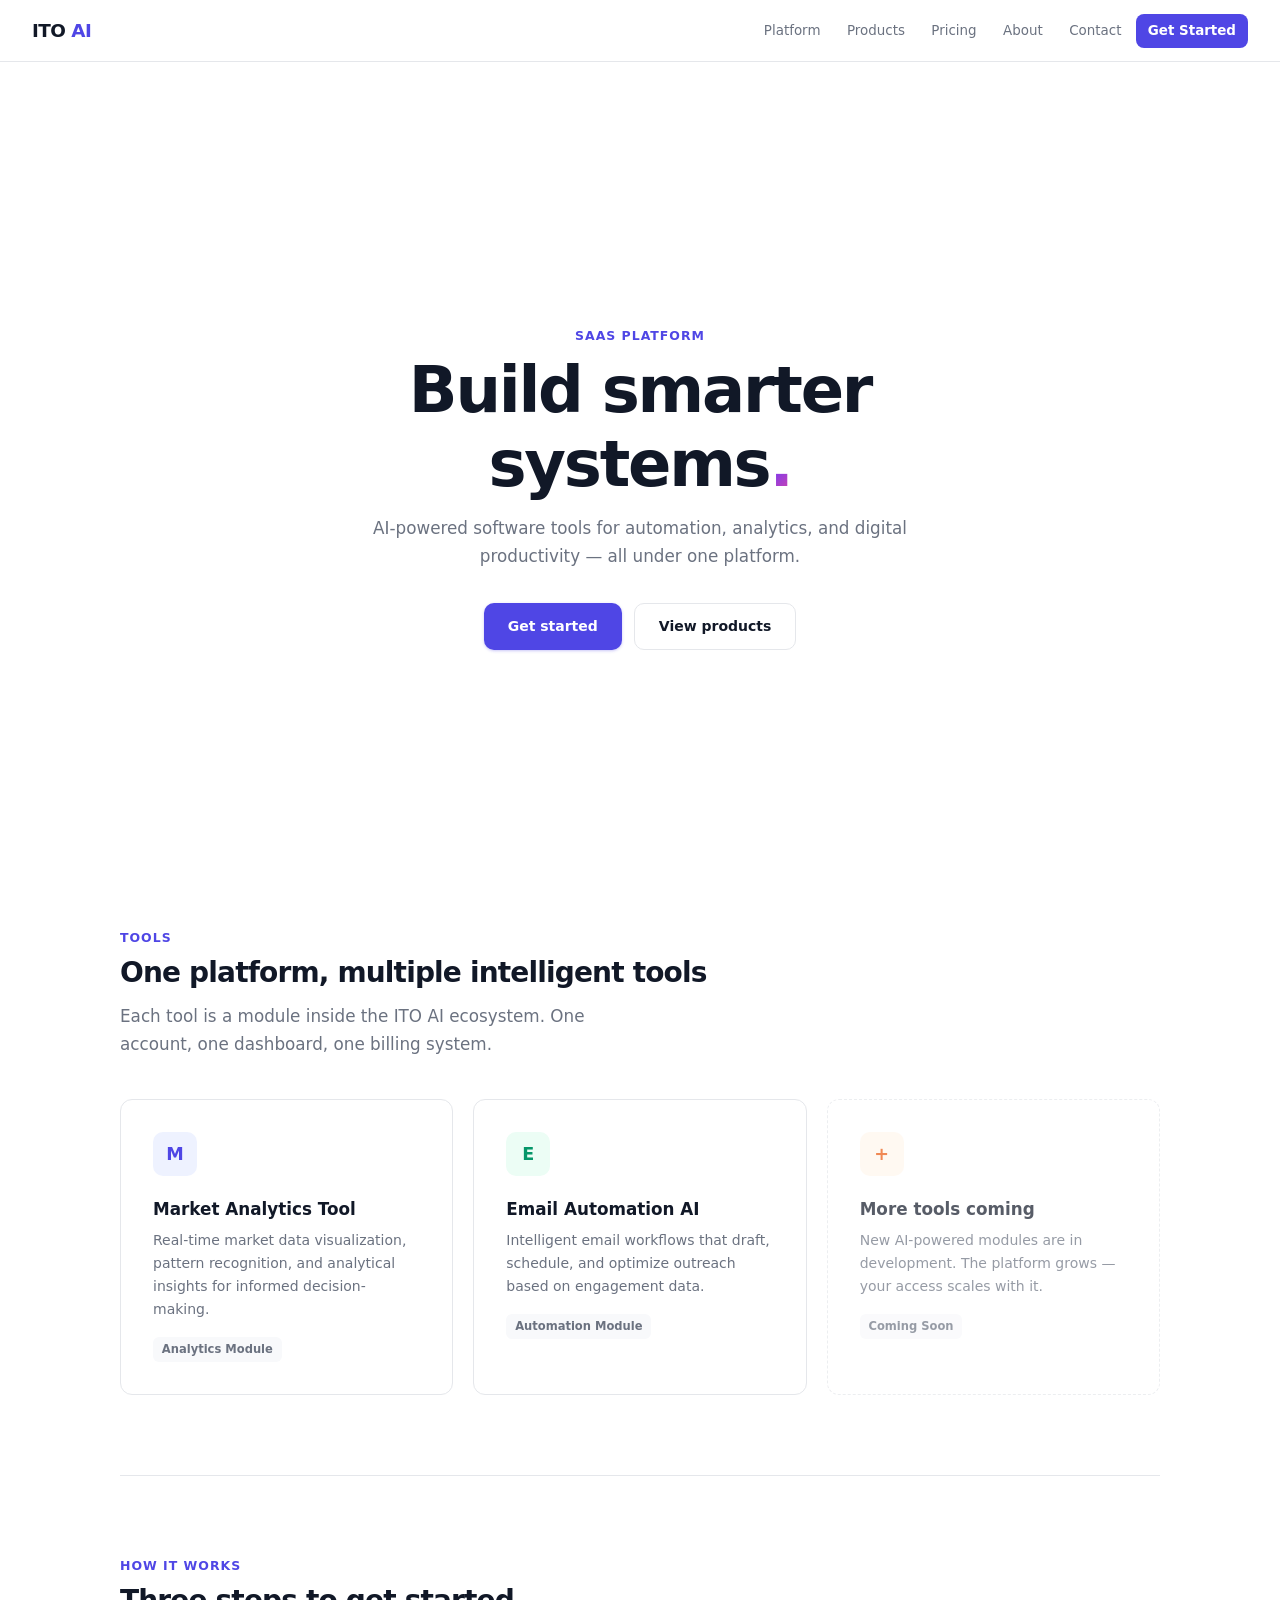
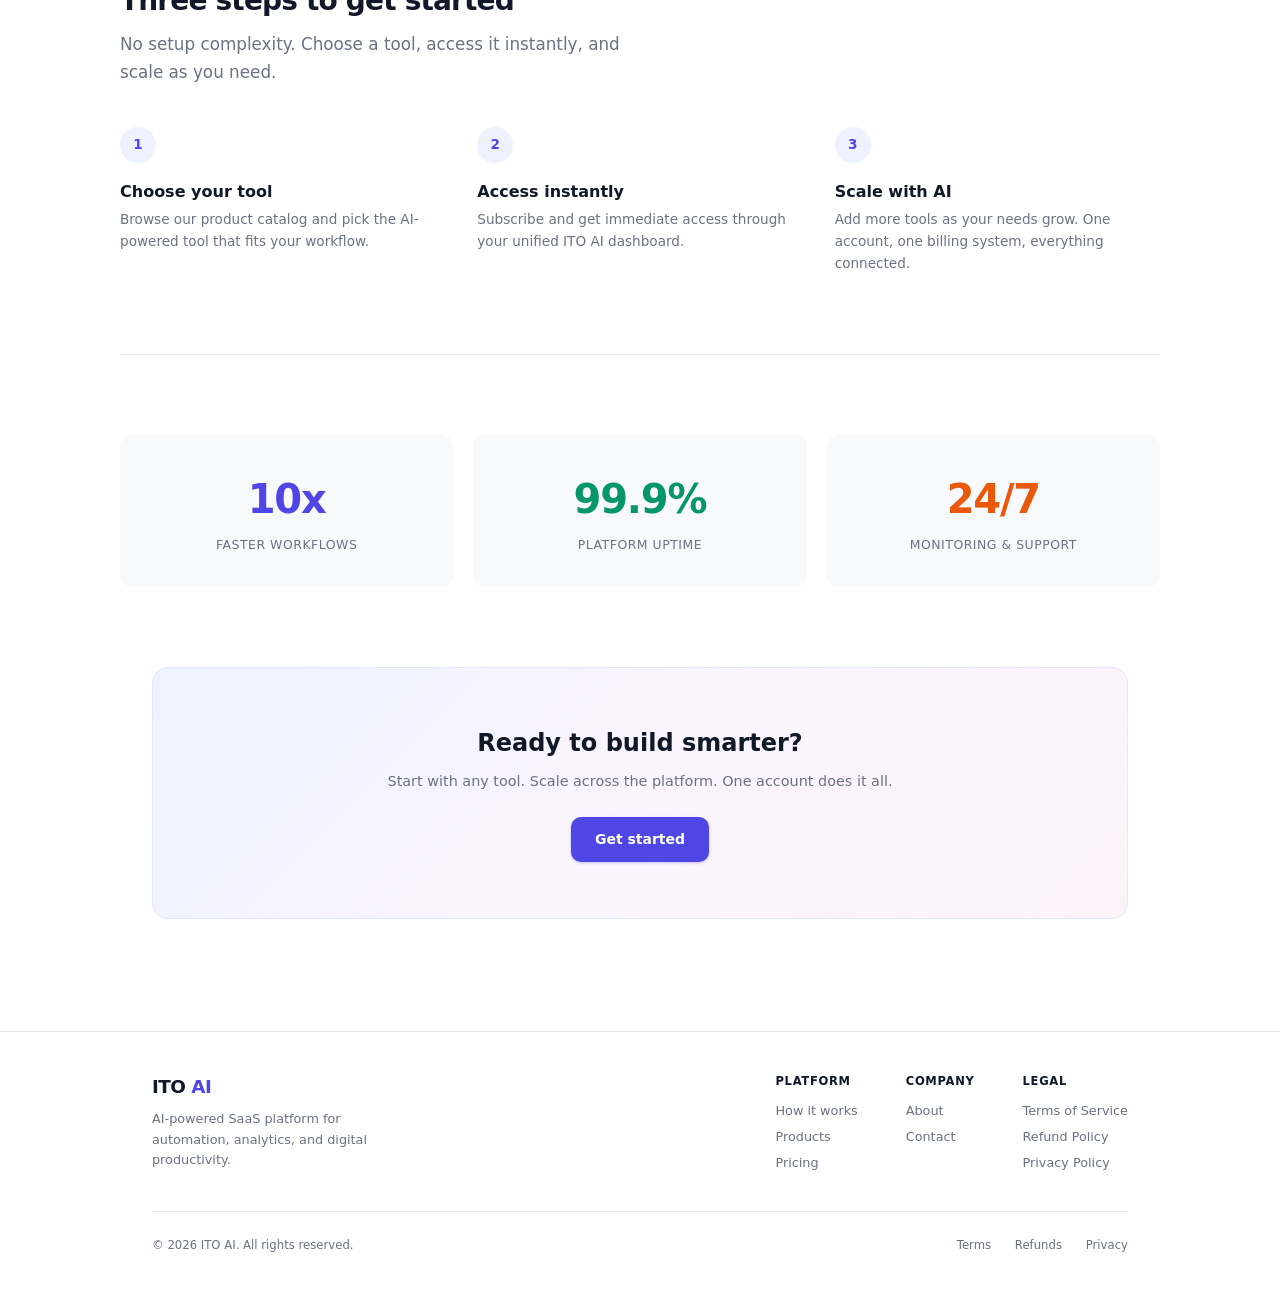
==== index.html @ 7e9f7d58 "ITO AI platform site — full multi-page build 11 pages with gateway-safe SaaS positioning: - Homepage" ====
<!DOCTYPE html>
<html lang="en">
<head>
  <meta charset="UTF-8">
  <meta name="viewport" content="width=device-width, initial-scale=1.0">
  <title>ITO AI — AI-Powered SaaS Platform</title>
  <meta name="description" content="ITO AI is an AI-powered software platform with tools for automation, analytics, and digital productivity.">
  <link rel="stylesheet" href="style.css">
</head>
<body>

  <nav>
    <a href="index.html" class="logo">ITO <span>AI</span></a>
    <div class="nav-links">
      <a href="platform.html">Platform</a>
      <a href="products.html">Products</a>
      <a href="pricing.html">Pricing</a>
      <a href="about.html">About</a>
      <a href="contact.html">Contact</a>
      <a href="pricing.html" class="nav-cta">Get Started</a>
    </div>
  </nav>

  <!-- Hero -->
  <section class="container page-top" style="padding-bottom:0;">
    <div style="text-align:center;display:flex;flex-direction:column;align-items:center;min-height:80vh;justify-content:center;">
      <p class="label reveal">SaaS Platform</p>
      <h1 class="title reveal" style="font-size:clamp(2.5rem,5.5vw,4rem);max-width:650px;">Build smarter systems<span class="gradient">.</span></h1>
      <p class="subtitle reveal" style="text-align:center;">AI-powered software tools for automation, analytics, and digital productivity — all under one platform.</p>
      <div class="cta-row reveal" style="justify-content:center;">
        <a href="pricing.html" class="btn btn-primary">Get started</a>
        <a href="products.html" class="btn btn-ghost">View products</a>
      </div>
    </div>
  </section>

  <!-- Product Preview -->
  <section class="container section">
    <p class="label reveal">Tools</p>
    <h2 class="title-sm reveal">One platform, multiple intelligent tools</h2>
    <p class="subtitle reveal" style="margin-bottom:2.5rem;">Each tool is a module inside the ITO AI ecosystem. One account, one dashboard, one billing system.</p>
    <div class="card-grid">
      <a href="product-fxsynapse.html" class="card reveal" style="text-decoration:none;color:inherit;">
        <div class="card-icon icon-indigo">M</div>
        <h3>Market Analytics Tool</h3>
        <p>Real-time market data visualization, pattern recognition, and analytical insights for informed decision-making.</p>
        <span class="card-tag">Analytics Module</span>
      </a>
      <a href="product-email-ai.html" class="card reveal" style="text-decoration:none;color:inherit;">
        <div class="card-icon icon-green">E</div>
        <h3>Email Automation AI</h3>
        <p>Intelligent email workflows that draft, schedule, and optimize outreach based on engagement data.</p>
        <span class="card-tag">Automation Module</span>
      </a>
      <div class="card reveal" style="border-style:dashed;opacity:0.7;">
        <div class="card-icon icon-orange">+</div>
        <h3>More tools coming</h3>
        <p>New AI-powered modules are in development. The platform grows — your access scales with it.</p>
        <span class="card-tag">Coming Soon</span>
      </div>
    </div>
  </section>

  <!-- How it works -->
  <section class="container section">
    <p class="label reveal">How it works</p>
    <h2 class="title-sm reveal">Three steps to get started</h2>
    <p class="subtitle reveal" style="margin-bottom:2.5rem;">No setup complexity. Choose a tool, access it instantly, and scale as you need.</p>
    <div class="steps">
      <div class="step reveal">
        <div class="step-num">1</div>
        <h3>Choose your tool</h3>
        <p>Browse our product catalog and pick the AI-powered tool that fits your workflow.</p>
      </div>
      <div class="step reveal">
        <div class="step-num">2</div>
        <h3>Access instantly</h3>
        <p>Subscribe and get immediate access through your unified ITO AI dashboard.</p>
      </div>
      <div class="step reveal">
        <div class="step-num">3</div>
        <h3>Scale with AI</h3>
        <p>Add more tools as your needs grow. One account, one billing system, everything connected.</p>
      </div>
    </div>
  </section>

  <!-- Stats -->
  <section class="container section">
    <div class="stats">
      <div class="stat stat-indigo reveal"><h3>10x</h3><p>Faster workflows</p></div>
      <div class="stat stat-green reveal"><h3>99.9%</h3><p>Platform uptime</p></div>
      <div class="stat stat-orange reveal"><h3>24/7</h3><p>Monitoring & support</p></div>
    </div>
  </section>

  <!-- CTA -->
  <section class="container" style="padding-bottom:5rem;">
    <div class="cta-banner reveal">
      <h2>Ready to build smarter?</h2>
      <p>Start with any tool. Scale across the platform. One account does it all.</p>
      <a href="pricing.html" class="btn btn-primary">Get started</a>
    </div>
  </section>

  <footer>
    <div class="footer-inner">
      <div class="footer-top">
        <div class="footer-brand">
          <a href="index.html" class="logo">ITO <span>AI</span></a>
          <p>AI-powered SaaS platform for automation, analytics, and digital productivity.</p>
        </div>
        <div class="footer-cols">
          <div class="footer-col">
            <h4>Platform</h4>
            <a href="platform.html">How it works</a>
            <a href="products.html">Products</a>
            <a href="pricing.html">Pricing</a>
          </div>
          <div class="footer-col">
            <h4>Company</h4>
            <a href="about.html">About</a>
            <a href="contact.html">Contact</a>
          </div>
          <div class="footer-col">
            <h4>Legal</h4>
            <a href="terms.html">Terms of Service</a>
            <a href="refund.html">Refund Policy</a>
            <a href="privacy.html">Privacy Policy</a>
          </div>
        </div>
      </div>
      <div class="footer-bottom">
        <span>&copy; 2026 ITO AI. All rights reserved.</span>
        <div>
          <a href="terms.html">Terms</a>
          <a href="refund.html">Refunds</a>
          <a href="privacy.html">Privacy</a>
        </div>
      </div>
    </div>
  </footer>

  <script>
    const o = new IntersectionObserver(e => e.forEach(el => { if (el.isIntersecting) el.target.classList.add('visible'); }), { threshold: 0.12 });
    document.querySelectorAll('.reveal').forEach(el => o.observe(el));
  </script>
</body>
</html>
---- style.css ----
*, *::before, *::after { margin: 0; padding: 0; box-sizing: border-box; }

:root {
  --bg: #ffffff;
  --surface: #f8f9fb;
  --surface-alt: #f1f3f9;
  --border: #e5e7eb;
  --border-accent: #c7d2fe;
  --text: #111827;
  --text-dim: #6b7280;
  --accent: #4f46e5;
  --accent-light: #eef2ff;
  --accent-hover: #4338ca;
  --green: #059669;
  --green-light: #ecfdf5;
  --orange: #ea580c;
  --orange-light: #fff7ed;
  --rose: #e11d48;
  --rose-light: #fff1f2;
  --blue: #0284c7;
  --blue-light: #f0f9ff;
  --radius: 12px;
  --radius-lg: 16px;
  --max-w: 1040px;
}

body {
  font-family: -apple-system, BlinkMacSystemFont, 'Segoe UI', system-ui, sans-serif;
  background: var(--bg);
  color: var(--text);
  line-height: 1.6;
  -webkit-font-smoothing: antialiased;
}

/* ===== Nav ===== */
nav {
  position: fixed; top: 0; width: 100%; padding: 0.85rem 2rem;
  display: flex; justify-content: space-between; align-items: center;
  z-index: 100; background: rgba(255,255,255,0.88);
  backdrop-filter: blur(14px); border-bottom: 1px solid var(--border);
}
.logo { font-size: 1.15rem; font-weight: 800; letter-spacing: -0.03em; color: var(--text); text-decoration: none; }
.logo span { color: var(--accent); }
.nav-links { display: flex; align-items: center; gap: 0.15rem; }
.nav-links a {
  color: var(--text-dim); text-decoration: none; font-size: 0.84rem;
  font-weight: 500; padding: 0.4rem 0.75rem; border-radius: 8px; transition: all 0.2s;
}
.nav-links a:hover, .nav-links a.active { color: var(--text); background: var(--surface); }
.nav-cta {
  background: var(--accent); color: #fff !important; border-radius: 8px !important;
  font-weight: 600 !important;
}
.nav-cta:hover { background: var(--accent-hover) !important; }

/* ===== Layout ===== */
.container { max-width: var(--max-w); margin: 0 auto; padding: 0 2rem; }
.page-top { padding-top: 8rem; padding-bottom: 4rem; }
.section { padding: 5rem 0; }
.section + .section { border-top: 1px solid var(--border); }

/* ===== Typography ===== */
.label {
  font-size: 0.78rem; font-weight: 700; text-transform: uppercase;
  letter-spacing: 0.08em; color: var(--accent); margin-bottom: 0.5rem;
}
.title { font-size: 2.25rem; font-weight: 800; letter-spacing: -0.035em; line-height: 1.15; }
.title-sm { font-size: 1.75rem; font-weight: 800; letter-spacing: -0.03em; line-height: 1.2; }
.subtitle { color: var(--text-dim); font-size: 1.05rem; line-height: 1.7; margin-top: 0.75rem; max-width: 540px; }
.gradient {
  background: linear-gradient(135deg, #4f46e5, #7c3aed, #ec4899);
  -webkit-background-clip: text; -webkit-text-fill-color: transparent; background-clip: text;
}

/* ===== Buttons ===== */
.btn {
  display: inline-flex; align-items: center; gap: 0.4rem;
  padding: 0.7rem 1.5rem; border-radius: 10px; font-size: 0.875rem;
  font-weight: 600; cursor: pointer; transition: all 0.2s;
  text-decoration: none; border: none;
}
.btn-primary {
  background: var(--accent); color: #fff;
  box-shadow: 0 1px 3px rgba(79,70,229,0.3);
}
.btn-primary:hover { background: var(--accent-hover); transform: translateY(-1px); box-shadow: 0 4px 12px rgba(79,70,229,0.2); }
.btn-ghost { background: var(--bg); color: var(--text); border: 1px solid var(--border); }
.btn-ghost:hover { border-color: #d1d5db; background: var(--surface); }
.btn-sm { padding: 0.5rem 1.1rem; font-size: 0.8rem; border-radius: 8px; }
.cta-row { display: flex; gap: 0.75rem; margin-top: 2rem; }

/* ===== Cards ===== */
.card-grid { display: grid; grid-template-columns: repeat(auto-fit, minmax(280px, 1fr)); gap: 1.25rem; }
.card {
  background: var(--bg); border: 1px solid var(--border); border-radius: var(--radius);
  padding: 2rem; transition: all 0.25s;
}
.card:hover { border-color: var(--border-accent); box-shadow: 0 8px 24px rgba(79,70,229,0.06); transform: translateY(-2px); }
.card-icon {
  width: 44px; height: 44px; border-radius: 10px;
  display: flex; align-items: center; justify-content: center;
  margin-bottom: 1.25rem; font-size: 1.1rem; font-weight: 700;
}
.icon-indigo { background: var(--accent-light); color: var(--accent); }
.icon-green { background: var(--green-light); color: var(--green); }
.icon-orange { background: var(--orange-light); color: var(--orange); }
.icon-blue { background: var(--blue-light); color: var(--blue); }
.icon-rose { background: var(--rose-light); color: var(--rose); }
.card h3 { font-size: 1.05rem; font-weight: 700; margin-bottom: 0.4rem; }
.card p { font-size: 0.875rem; color: var(--text-dim); line-height: 1.65; }
.card-tag {
  display: inline-block; margin-top: 1rem; font-size: 0.72rem; font-weight: 600;
  padding: 0.2rem 0.55rem; border-radius: 6px; background: var(--surface); color: var(--text-dim);
}

/* ===== Steps ===== */
.steps { display: grid; grid-template-columns: repeat(3, 1fr); gap: 2rem; }
.step-num {
  width: 36px; height: 36px; border-radius: 50%; display: flex; align-items: center;
  justify-content: center; font-size: 0.85rem; font-weight: 800; margin-bottom: 1rem;
  background: var(--accent-light); color: var(--accent);
}
.step h3 { font-size: 1rem; font-weight: 700; margin-bottom: 0.3rem; }
.step p { font-size: 0.85rem; color: var(--text-dim); line-height: 1.6; }

/* ===== Stats ===== */
.stats { display: grid; grid-template-columns: repeat(3, 1fr); gap: 1.25rem; }
.stat { background: var(--surface); border-radius: var(--radius); padding: 2rem; text-align: center; }
.stat h3 { font-size: 2.5rem; font-weight: 800; letter-spacing: -0.03em; }
.stat p { font-size: 0.78rem; color: var(--text-dim); margin-top: 0.2rem; font-weight: 500; text-transform: uppercase; letter-spacing: 0.04em; }
.stat-indigo h3 { color: var(--accent); }
.stat-green h3 { color: var(--green); }
.stat-orange h3 { color: var(--orange); }

/* ===== Two-col ===== */
.two-col { display: grid; grid-template-columns: 1fr 1fr; gap: 3rem; align-items: start; }
.two-col p { color: var(--text-dim); font-size: 0.93rem; line-height: 1.8; margin-bottom: 0.85rem; }

/* ===== Feature list ===== */
.feature-list { list-style: none; padding: 0; }
.feature-list li {
  display: flex; align-items: flex-start; gap: 0.75rem;
  padding: 0.85rem 0; border-bottom: 1px solid var(--border);
  font-size: 0.9rem; color: var(--text-dim); line-height: 1.6;
}
.feature-list li:last-child { border-bottom: none; }
.check {
  width: 22px; height: 22px; border-radius: 6px; flex-shrink: 0;
  display: flex; align-items: center; justify-content: center;
  font-size: 0.75rem; margin-top: 0.1rem;
  background: var(--green-light); color: var(--green);
}

/* ===== Pricing ===== */
.pricing-grid { display: grid; grid-template-columns: repeat(auto-fit, minmax(300px, 1fr)); gap: 1.5rem; }
.price-card {
  border: 1px solid var(--border); border-radius: var(--radius-lg);
  padding: 2.5rem; background: var(--bg); position: relative;
}
.price-card.featured { border-color: var(--accent); box-shadow: 0 0 0 1px var(--accent); }
.price-badge {
  position: absolute; top: -0.65rem; left: 50%; transform: translateX(-50%);
  background: var(--accent); color: #fff; font-size: 0.7rem; font-weight: 700;
  padding: 0.2rem 0.75rem; border-radius: 999px;
}
.price-card h3 { font-size: 1.15rem; font-weight: 700; margin-bottom: 0.25rem; }
.price-card .price { font-size: 2.5rem; font-weight: 800; margin: 1rem 0 0.25rem; }
.price-card .price span { font-size: 0.9rem; font-weight: 500; color: var(--text-dim); }
.price-card .desc { font-size: 0.85rem; color: var(--text-dim); margin-bottom: 1.5rem; }
.price-card ul { list-style: none; padding: 0; margin-bottom: 2rem; }
.price-card li { font-size: 0.85rem; color: var(--text-dim); padding: 0.4rem 0; display: flex; align-items: center; gap: 0.5rem; }
.price-card li::before { content: '✓'; color: var(--green); font-weight: 700; font-size: 0.8rem; }
.price-card .btn { width: 100%; justify-content: center; }

/* ===== Contact form ===== */
.form-grid { display: grid; gap: 1rem; max-width: 480px; }
.form-grid label { font-size: 0.8rem; font-weight: 600; color: var(--text); display: block; margin-bottom: 0.3rem; }
.form-grid input, .form-grid textarea, .form-grid select {
  width: 100%; padding: 0.65rem 0.85rem; border: 1px solid var(--border);
  border-radius: 8px; font-size: 0.875rem; font-family: inherit;
  background: var(--bg); color: var(--text); transition: border-color 0.2s;
}
.form-grid input:focus, .form-grid textarea:focus, .form-grid select:focus {
  outline: none; border-color: var(--accent); box-shadow: 0 0 0 3px var(--accent-light);
}
.form-grid textarea { resize: vertical; min-height: 100px; }

/* ===== CTA Banner ===== */
.cta-banner {
  background: linear-gradient(135deg, #eef2ff, #faf5ff, #fdf2f8);
  border: 1px solid #e0e7ff; border-radius: var(--radius-lg);
  padding: 3.5rem; text-align: center;
}
.cta-banner h2 { font-size: 1.5rem; font-weight: 800; margin-bottom: 0.5rem; }
.cta-banner p { color: var(--text-dim); font-size: 0.9rem; margin-bottom: 1.5rem; }

/* ===== Legal ===== */
.legal-body { max-width: 640px; }
.legal-body h2 { font-size: 1.15rem; font-weight: 700; margin: 2rem 0 0.5rem; }
.legal-body h2:first-of-type { margin-top: 0; }
.legal-body p { font-size: 0.88rem; color: var(--text-dim); line-height: 1.75; margin-bottom: 0.75rem; }
.legal-body ul { padding-left: 1.25rem; margin-bottom: 1rem; }
.legal-body li { font-size: 0.88rem; color: var(--text-dim); line-height: 1.75; margin-bottom: 0.4rem; }

/* ===== Footer ===== */
footer { border-top: 1px solid var(--border); margin-top: 2rem; }
.footer-inner { max-width: var(--max-w); margin: 0 auto; padding: 2.5rem 2rem; }
.footer-top { display: flex; justify-content: space-between; align-items: start; margin-bottom: 2rem; }
.footer-brand p { color: var(--text-dim); font-size: 0.8rem; margin-top: 0.5rem; max-width: 260px; line-height: 1.6; }
.footer-cols { display: flex; gap: 3rem; }
.footer-col h4 { font-size: 0.72rem; font-weight: 700; text-transform: uppercase; letter-spacing: 0.06em; color: var(--text); margin-bottom: 0.65rem; }
.footer-col a { display: block; color: var(--text-dim); text-decoration: none; font-size: 0.8rem; margin-bottom: 0.35rem; transition: color 0.2s; }
.footer-col a:hover { color: var(--accent); }
.footer-bottom {
  border-top: 1px solid var(--border); padding-top: 1.5rem;
  display: flex; justify-content: space-between; font-size: 0.73rem; color: var(--text-dim);
}
.footer-bottom a { color: var(--text-dim); text-decoration: none; margin-left: 1.25rem; }
.footer-bottom a:hover { color: var(--accent); }

/* ===== Responsive ===== */
@media (max-width: 768px) {
  nav { padding: 0.75rem 1rem; }
  .nav-links a { padding: 0.3rem 0.5rem; font-size: 0.78rem; }
  .two-col, .steps { grid-template-columns: 1fr; }
  .stats { grid-template-columns: 1fr; }
  .pricing-grid { grid-template-columns: 1fr; }
  .cta-row { flex-direction: column; }
  .btn { justify-content: center; }
  .footer-top { flex-direction: column; gap: 2rem; }
  .footer-cols { gap: 2rem; }
  .footer-bottom { flex-direction: column; gap: 0.5rem; }
  .footer-bottom a { margin-left: 0; margin-right: 1rem; }
  .title { font-size: 1.75rem; }
}

/* ===== Animations ===== */
.reveal { opacity: 0; transform: translateY(16px); transition: opacity 0.5s ease, transform 0.5s ease; }
.reveal.visible { opacity: 1; transform: translateY(0); }
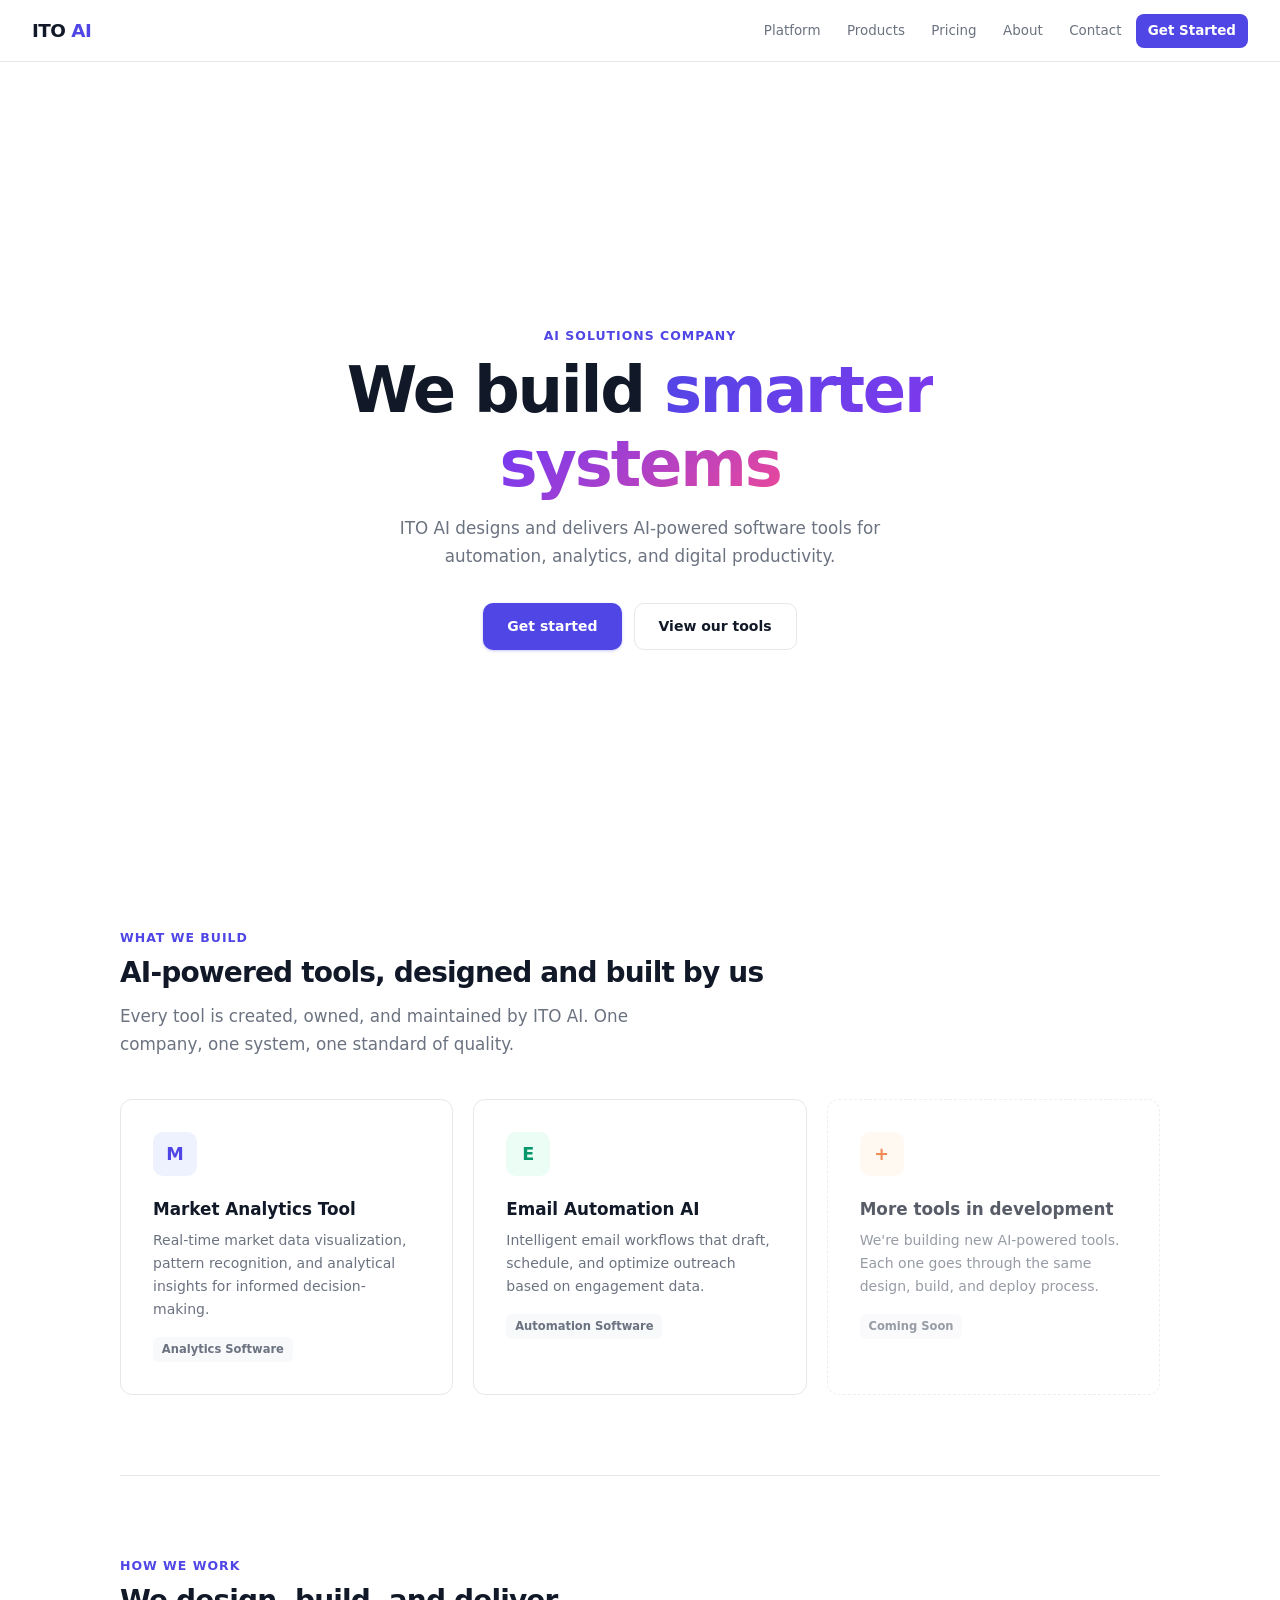
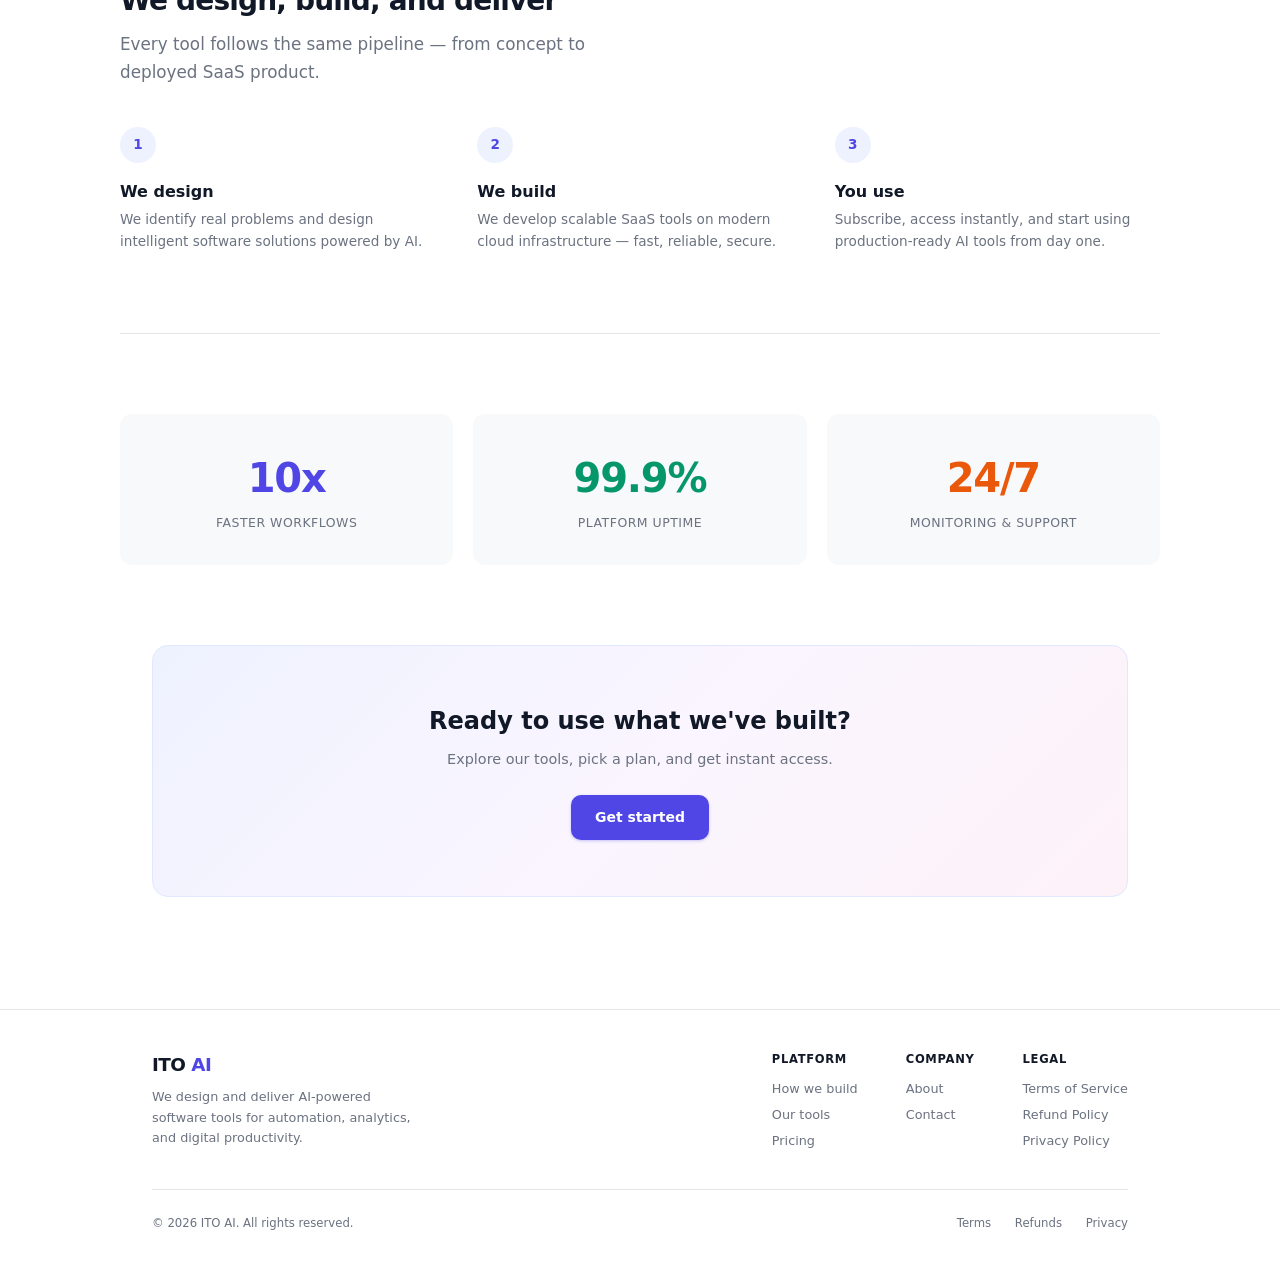
==== commit b4d7ac98: "Reposition from "platform host" to "we build and deliver" - Homepage: "We build smarter systems" — A" ====
--- a/index.html
+++ b/index.html
@@ -3,8 +3,8 @@
 <head>
   <meta charset="UTF-8">
   <meta name="viewport" content="width=device-width, initial-scale=1.0">
-  <title>ITO AI — AI-Powered SaaS Platform</title>
-  <meta name="description" content="ITO AI is an AI-powered software platform with tools for automation, analytics, and digital productivity.">
+  <title>ITO AI — We Build AI-Powered Software Tools</title>
+  <meta name="description" content="ITO AI designs and delivers AI-powered SaaS tools for automation, analytics, and digital productivity.">
   <link rel="stylesheet" href="style.css">
 </head>
 <body>
@@ -24,63 +24,63 @@
   <!-- Hero -->
   <section class="container page-top" style="padding-bottom:0;">
     <div style="text-align:center;display:flex;flex-direction:column;align-items:center;min-height:80vh;justify-content:center;">
-      <p class="label reveal">SaaS Platform</p>
-      <h1 class="title reveal" style="font-size:clamp(2.5rem,5.5vw,4rem);max-width:650px;">Build smarter systems<span class="gradient">.</span></h1>
-      <p class="subtitle reveal" style="text-align:center;">AI-powered software tools for automation, analytics, and digital productivity — all under one platform.</p>
+      <p class="label reveal">AI Solutions Company</p>
+      <h1 class="title reveal" style="font-size:clamp(2.5rem,5.5vw,4rem);max-width:650px;">We build <span class="gradient">smarter systems</span></h1>
+      <p class="subtitle reveal" style="text-align:center;">ITO AI designs and delivers AI-powered software tools for automation, analytics, and digital productivity.</p>
       <div class="cta-row reveal" style="justify-content:center;">
         <a href="pricing.html" class="btn btn-primary">Get started</a>
-        <a href="products.html" class="btn btn-ghost">View products</a>
+        <a href="products.html" class="btn btn-ghost">View our tools</a>
       </div>
     </div>
   </section>
 
-  <!-- Product Preview -->
+  <!-- What we build -->
   <section class="container section">
-    <p class="label reveal">Tools</p>
-    <h2 class="title-sm reveal">One platform, multiple intelligent tools</h2>
-    <p class="subtitle reveal" style="margin-bottom:2.5rem;">Each tool is a module inside the ITO AI ecosystem. One account, one dashboard, one billing system.</p>
+    <p class="label reveal">What we build</p>
+    <h2 class="title-sm reveal">AI-powered tools, designed and built by us</h2>
+    <p class="subtitle reveal" style="margin-bottom:2.5rem;">Every tool is created, owned, and maintained by ITO AI. One company, one system, one standard of quality.</p>
     <div class="card-grid">
       <a href="product-fxsynapse.html" class="card reveal" style="text-decoration:none;color:inherit;">
         <div class="card-icon icon-indigo">M</div>
         <h3>Market Analytics Tool</h3>
         <p>Real-time market data visualization, pattern recognition, and analytical insights for informed decision-making.</p>
-        <span class="card-tag">Analytics Module</span>
+        <span class="card-tag">Analytics Software</span>
       </a>
       <a href="product-email-ai.html" class="card reveal" style="text-decoration:none;color:inherit;">
         <div class="card-icon icon-green">E</div>
         <h3>Email Automation AI</h3>
         <p>Intelligent email workflows that draft, schedule, and optimize outreach based on engagement data.</p>
-        <span class="card-tag">Automation Module</span>
+        <span class="card-tag">Automation Software</span>
       </a>
       <div class="card reveal" style="border-style:dashed;opacity:0.7;">
         <div class="card-icon icon-orange">+</div>
-        <h3>More tools coming</h3>
-        <p>New AI-powered modules are in development. The platform grows — your access scales with it.</p>
+        <h3>More tools in development</h3>
+        <p>We're building new AI-powered tools. Each one goes through the same design, build, and deploy process.</p>
         <span class="card-tag">Coming Soon</span>
       </div>
     </div>
   </section>
 
-  <!-- How it works -->
+  <!-- How we work -->
   <section class="container section">
-    <p class="label reveal">How it works</p>
-    <h2 class="title-sm reveal">Three steps to get started</h2>
-    <p class="subtitle reveal" style="margin-bottom:2.5rem;">No setup complexity. Choose a tool, access it instantly, and scale as you need.</p>
+    <p class="label reveal">How we work</p>
+    <h2 class="title-sm reveal">We design, build, and deliver</h2>
+    <p class="subtitle reveal" style="margin-bottom:2.5rem;">Every tool follows the same pipeline — from concept to deployed SaaS product.</p>
     <div class="steps">
       <div class="step reveal">
         <div class="step-num">1</div>
-        <h3>Choose your tool</h3>
-        <p>Browse our product catalog and pick the AI-powered tool that fits your workflow.</p>
+        <h3>We design</h3>
+        <p>We identify real problems and design intelligent software solutions powered by AI.</p>
       </div>
       <div class="step reveal">
         <div class="step-num">2</div>
-        <h3>Access instantly</h3>
-        <p>Subscribe and get immediate access through your unified ITO AI dashboard.</p>
+        <h3>We build</h3>
+        <p>We develop scalable SaaS tools on modern cloud infrastructure — fast, reliable, secure.</p>
       </div>
       <div class="step reveal">
         <div class="step-num">3</div>
-        <h3>Scale with AI</h3>
-        <p>Add more tools as your needs grow. One account, one billing system, everything connected.</p>
+        <h3>You use</h3>
+        <p>Subscribe, access instantly, and start using production-ready AI tools from day one.</p>
       </div>
     </div>
   </section>
@@ -97,8 +97,8 @@
   <!-- CTA -->
   <section class="container" style="padding-bottom:5rem;">
     <div class="cta-banner reveal">
-      <h2>Ready to build smarter?</h2>
-      <p>Start with any tool. Scale across the platform. One account does it all.</p>
+      <h2>Ready to use what we've built?</h2>
+      <p>Explore our tools, pick a plan, and get instant access.</p>
       <a href="pricing.html" class="btn btn-primary">Get started</a>
     </div>
   </section>
@@ -108,13 +108,13 @@
       <div class="footer-top">
         <div class="footer-brand">
           <a href="index.html" class="logo">ITO <span>AI</span></a>
-          <p>AI-powered SaaS platform for automation, analytics, and digital productivity.</p>
+          <p>We design and deliver AI-powered software tools for automation, analytics, and digital productivity.</p>
         </div>
         <div class="footer-cols">
           <div class="footer-col">
             <h4>Platform</h4>
-            <a href="platform.html">How it works</a>
-            <a href="products.html">Products</a>
+            <a href="platform.html">How we build</a>
+            <a href="products.html">Our tools</a>
             <a href="pricing.html">Pricing</a>
           </div>
           <div class="footer-col">
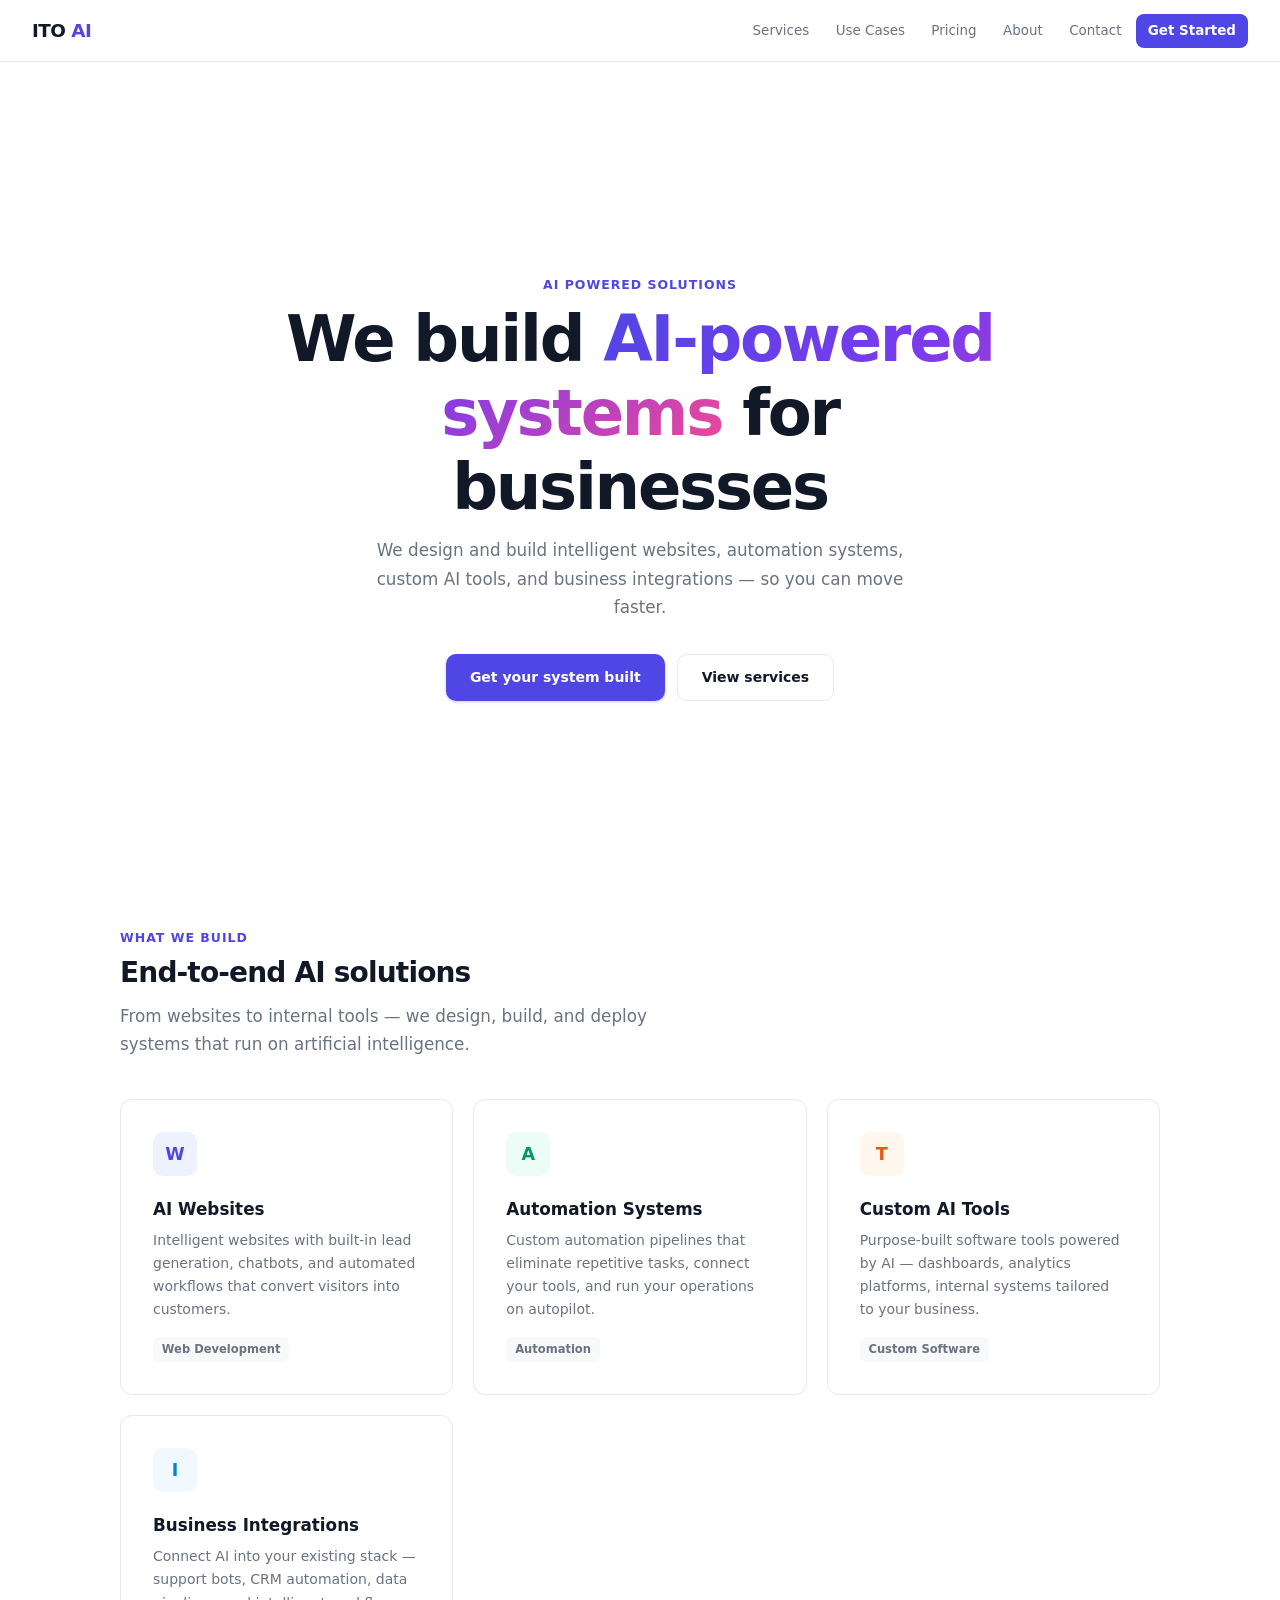
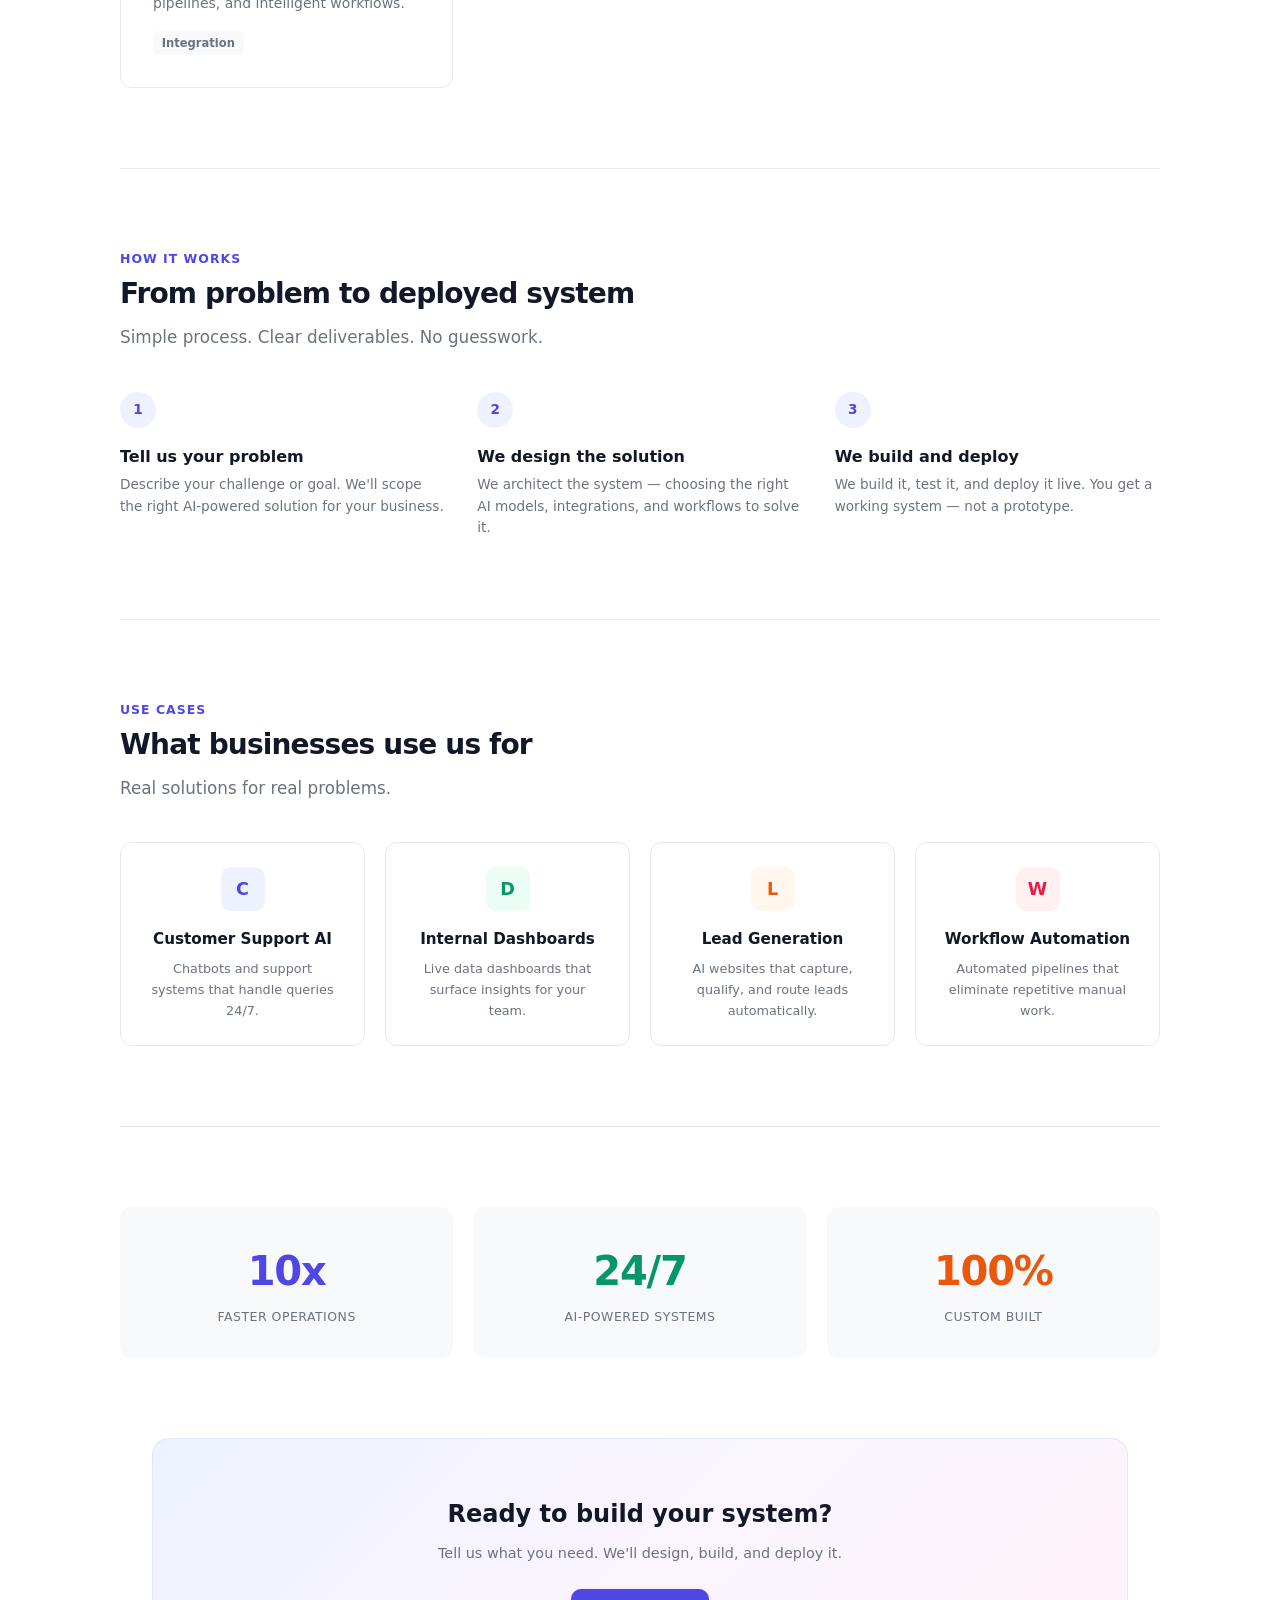
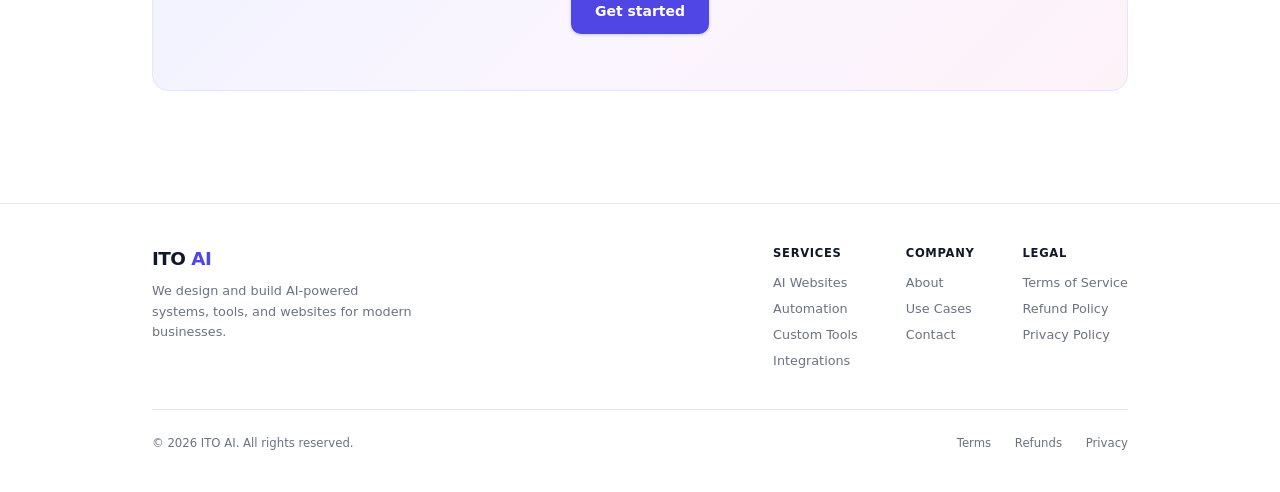
==== commit 91e4b899: "Rebrand: AI solutions company that builds systems for businesses Full pivot from SaaS product platfo" ====
--- a/index.html
+++ b/index.html
@@ -3,8 +3,8 @@
 <head>
   <meta charset="UTF-8">
   <meta name="viewport" content="width=device-width, initial-scale=1.0">
-  <title>ITO AI — We Build AI-Powered Software Tools</title>
-  <meta name="description" content="ITO AI designs and delivers AI-powered SaaS tools for automation, analytics, and digital productivity.">
+  <title>ITO AI — AI Powered Solutions</title>
+  <meta name="description" content="ITO AI designs and builds AI-powered systems, tools, and websites for modern businesses. AI Powered Solutions.">
   <link rel="stylesheet" href="style.css">
 </head>
 <body>
@@ -12,75 +12,110 @@
   <nav>
     <a href="index.html" class="logo">ITO <span>AI</span></a>
     <div class="nav-links">
-      <a href="platform.html">Platform</a>
-      <a href="products.html">Products</a>
+      <a href="services.html">Services</a>
+      <a href="use-cases.html">Use Cases</a>
       <a href="pricing.html">Pricing</a>
       <a href="about.html">About</a>
       <a href="contact.html">Contact</a>
-      <a href="pricing.html" class="nav-cta">Get Started</a>
+      <a href="contact.html" class="nav-cta">Get Started</a>
     </div>
   </nav>
 
   <!-- Hero -->
   <section class="container page-top" style="padding-bottom:0;">
     <div style="text-align:center;display:flex;flex-direction:column;align-items:center;min-height:80vh;justify-content:center;">
-      <p class="label reveal">AI Solutions Company</p>
-      <h1 class="title reveal" style="font-size:clamp(2.5rem,5.5vw,4rem);max-width:650px;">We build <span class="gradient">smarter systems</span></h1>
-      <p class="subtitle reveal" style="text-align:center;">ITO AI designs and delivers AI-powered software tools for automation, analytics, and digital productivity.</p>
+      <p class="label reveal">AI Powered Solutions</p>
+      <h1 class="title reveal" style="font-size:clamp(2.5rem,5.5vw,4rem);max-width:720px;">We build <span class="gradient">AI-powered systems</span> for businesses</h1>
+      <p class="subtitle reveal" style="text-align:center;">We design and build intelligent websites, automation systems, custom AI tools, and business integrations — so you can move faster.</p>
       <div class="cta-row reveal" style="justify-content:center;">
-        <a href="pricing.html" class="btn btn-primary">Get started</a>
-        <a href="products.html" class="btn btn-ghost">View our tools</a>
+        <a href="contact.html" class="btn btn-primary">Get your system built</a>
+        <a href="services.html" class="btn btn-ghost">View services</a>
       </div>
     </div>
   </section>
 
-  <!-- What we build -->
+  <!-- Services preview -->
   <section class="container section">
     <p class="label reveal">What we build</p>
-    <h2 class="title-sm reveal">AI-powered tools, designed and built by us</h2>
-    <p class="subtitle reveal" style="margin-bottom:2.5rem;">Every tool is created, owned, and maintained by ITO AI. One company, one system, one standard of quality.</p>
+    <h2 class="title-sm reveal">End-to-end AI solutions</h2>
+    <p class="subtitle reveal" style="margin-bottom:2.5rem;">From websites to internal tools — we design, build, and deploy systems that run on artificial intelligence.</p>
     <div class="card-grid">
-      <a href="product-fxsynapse.html" class="card reveal" style="text-decoration:none;color:inherit;">
-        <div class="card-icon icon-indigo">M</div>
-        <h3>Market Analytics Tool</h3>
-        <p>Real-time market data visualization, pattern recognition, and analytical insights for informed decision-making.</p>
-        <span class="card-tag">Analytics Software</span>
+      <a href="services.html" class="card reveal" style="text-decoration:none;color:inherit;">
+        <div class="card-icon icon-indigo">W</div>
+        <h3>AI Websites</h3>
+        <p>Intelligent websites with built-in lead generation, chatbots, and automated workflows that convert visitors into customers.</p>
+        <span class="card-tag">Web Development</span>
       </a>
-      <a href="product-email-ai.html" class="card reveal" style="text-decoration:none;color:inherit;">
-        <div class="card-icon icon-green">E</div>
-        <h3>Email Automation AI</h3>
-        <p>Intelligent email workflows that draft, schedule, and optimize outreach based on engagement data.</p>
-        <span class="card-tag">Automation Software</span>
+      <a href="services.html" class="card reveal" style="text-decoration:none;color:inherit;">
+        <div class="card-icon icon-green">A</div>
+        <h3>Automation Systems</h3>
+        <p>Custom automation pipelines that eliminate repetitive tasks, connect your tools, and run your operations on autopilot.</p>
+        <span class="card-tag">Automation</span>
       </a>
-      <div class="card reveal" style="border-style:dashed;opacity:0.7;">
-        <div class="card-icon icon-orange">+</div>
-        <h3>More tools in development</h3>
-        <p>We're building new AI-powered tools. Each one goes through the same design, build, and deploy process.</p>
-        <span class="card-tag">Coming Soon</span>
+      <a href="services.html" class="card reveal" style="text-decoration:none;color:inherit;">
+        <div class="card-icon icon-orange">T</div>
+        <h3>Custom AI Tools</h3>
+        <p>Purpose-built software tools powered by AI — dashboards, analytics platforms, internal systems tailored to your business.</p>
+        <span class="card-tag">Custom Software</span>
+      </a>
+      <a href="services.html" class="card reveal" style="text-decoration:none;color:inherit;">
+        <div class="card-icon icon-blue">I</div>
+        <h3>Business Integrations</h3>
+        <p>Connect AI into your existing stack — support bots, CRM automation, data pipelines, and intelligent workflows.</p>
+        <span class="card-tag">Integration</span>
+      </a>
+    </div>
+  </section>
+
+  <!-- How it works -->
+  <section class="container section">
+    <p class="label reveal">How it works</p>
+    <h2 class="title-sm reveal">From problem to deployed system</h2>
+    <p class="subtitle reveal" style="margin-bottom:2.5rem;">Simple process. Clear deliverables. No guesswork.</p>
+    <div class="steps">
+      <div class="step reveal">
+        <div class="step-num">1</div>
+        <h3>Tell us your problem</h3>
+        <p>Describe your challenge or goal. We'll scope the right AI-powered solution for your business.</p>
+      </div>
+      <div class="step reveal">
+        <div class="step-num">2</div>
+        <h3>We design the solution</h3>
+        <p>We architect the system — choosing the right AI models, integrations, and workflows to solve it.</p>
+      </div>
+      <div class="step reveal">
+        <div class="step-num">3</div>
+        <h3>We build and deploy</h3>
+        <p>We build it, test it, and deploy it live. You get a working system — not a prototype.</p>
       </div>
     </div>
   </section>
 
-  <!-- How we work -->
+  <!-- Use cases preview -->
   <section class="container section">
-    <p class="label reveal">How we work</p>
-    <h2 class="title-sm reveal">We design, build, and deliver</h2>
-    <p class="subtitle reveal" style="margin-bottom:2.5rem;">Every tool follows the same pipeline — from concept to deployed SaaS product.</p>
-    <div class="steps">
-      <div class="step reveal">
-        <div class="step-num">1</div>
-        <h3>We design</h3>
-        <p>We identify real problems and design intelligent software solutions powered by AI.</p>
+    <p class="label reveal">Use cases</p>
+    <h2 class="title-sm reveal">What businesses use us for</h2>
+    <p class="subtitle reveal" style="margin-bottom:2.5rem;">Real solutions for real problems.</p>
+    <div class="card-grid" style="grid-template-columns:repeat(auto-fit,minmax(220px,1fr));">
+      <div class="card reveal" style="text-align:center;padding:1.5rem;">
+        <div class="card-icon icon-indigo" style="margin:0 auto 1rem;">C</div>
+        <h3 style="font-size:0.95rem;">Customer Support AI</h3>
+        <p style="font-size:0.8rem;">Chatbots and support systems that handle queries 24/7.</p>
       </div>
-      <div class="step reveal">
-        <div class="step-num">2</div>
-        <h3>We build</h3>
-        <p>We develop scalable SaaS tools on modern cloud infrastructure — fast, reliable, secure.</p>
+      <div class="card reveal" style="text-align:center;padding:1.5rem;">
+        <div class="card-icon icon-green" style="margin:0 auto 1rem;">D</div>
+        <h3 style="font-size:0.95rem;">Internal Dashboards</h3>
+        <p style="font-size:0.8rem;">Live data dashboards that surface insights for your team.</p>
       </div>
-      <div class="step reveal">
-        <div class="step-num">3</div>
-        <h3>You use</h3>
-        <p>Subscribe, access instantly, and start using production-ready AI tools from day one.</p>
+      <div class="card reveal" style="text-align:center;padding:1.5rem;">
+        <div class="card-icon icon-orange" style="margin:0 auto 1rem;">L</div>
+        <h3 style="font-size:0.95rem;">Lead Generation</h3>
+        <p style="font-size:0.8rem;">AI websites that capture, qualify, and route leads automatically.</p>
+      </div>
+      <div class="card reveal" style="text-align:center;padding:1.5rem;">
+        <div class="card-icon icon-rose" style="margin:0 auto 1rem;">W</div>
+        <h3 style="font-size:0.95rem;">Workflow Automation</h3>
+        <p style="font-size:0.8rem;">Automated pipelines that eliminate repetitive manual work.</p>
       </div>
     </div>
   </section>
@@ -88,18 +123,18 @@
   <!-- Stats -->
   <section class="container section">
     <div class="stats">
-      <div class="stat stat-indigo reveal"><h3>10x</h3><p>Faster workflows</p></div>
-      <div class="stat stat-green reveal"><h3>99.9%</h3><p>Platform uptime</p></div>
-      <div class="stat stat-orange reveal"><h3>24/7</h3><p>Monitoring & support</p></div>
+      <div class="stat stat-indigo reveal"><h3>10x</h3><p>Faster operations</p></div>
+      <div class="stat stat-green reveal"><h3>24/7</h3><p>AI-powered systems</p></div>
+      <div class="stat stat-orange reveal"><h3>100%</h3><p>Custom built</p></div>
     </div>
   </section>
 
   <!-- CTA -->
   <section class="container" style="padding-bottom:5rem;">
     <div class="cta-banner reveal">
-      <h2>Ready to use what we've built?</h2>
-      <p>Explore our tools, pick a plan, and get instant access.</p>
-      <a href="pricing.html" class="btn btn-primary">Get started</a>
+      <h2>Ready to build your system?</h2>
+      <p>Tell us what you need. We'll design, build, and deploy it.</p>
+      <a href="contact.html" class="btn btn-primary">Get started</a>
     </div>
   </section>
 
@@ -108,18 +143,20 @@
       <div class="footer-top">
         <div class="footer-brand">
           <a href="index.html" class="logo">ITO <span>AI</span></a>
-          <p>We design and deliver AI-powered software tools for automation, analytics, and digital productivity.</p>
+          <p>We design and build AI-powered systems, tools, and websites for modern businesses.</p>
         </div>
         <div class="footer-cols">
           <div class="footer-col">
-            <h4>Platform</h4>
-            <a href="platform.html">How we build</a>
-            <a href="products.html">Our tools</a>
-            <a href="pricing.html">Pricing</a>
+            <h4>Services</h4>
+            <a href="services.html">AI Websites</a>
+            <a href="services.html">Automation</a>
+            <a href="services.html">Custom Tools</a>
+            <a href="services.html">Integrations</a>
           </div>
           <div class="footer-col">
             <h4>Company</h4>
             <a href="about.html">About</a>
+            <a href="use-cases.html">Use Cases</a>
             <a href="contact.html">Contact</a>
           </div>
           <div class="footer-col">
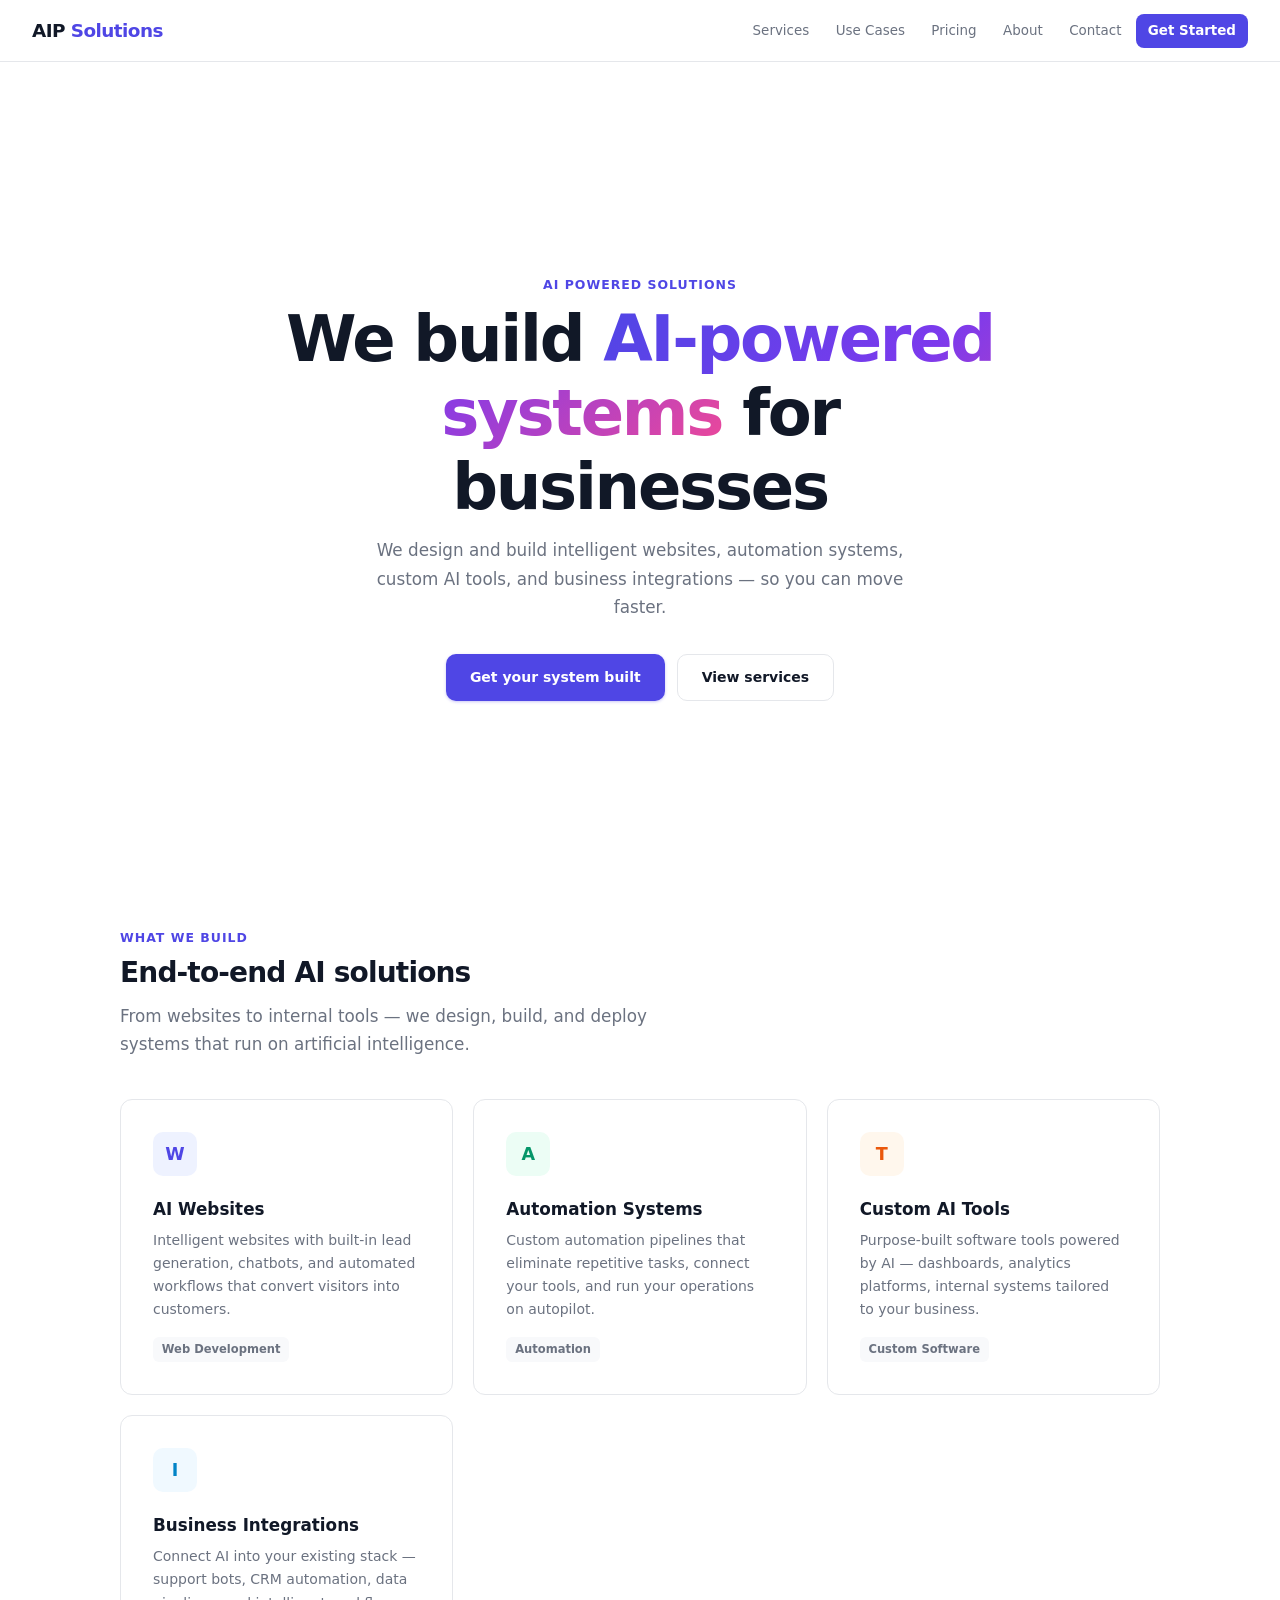
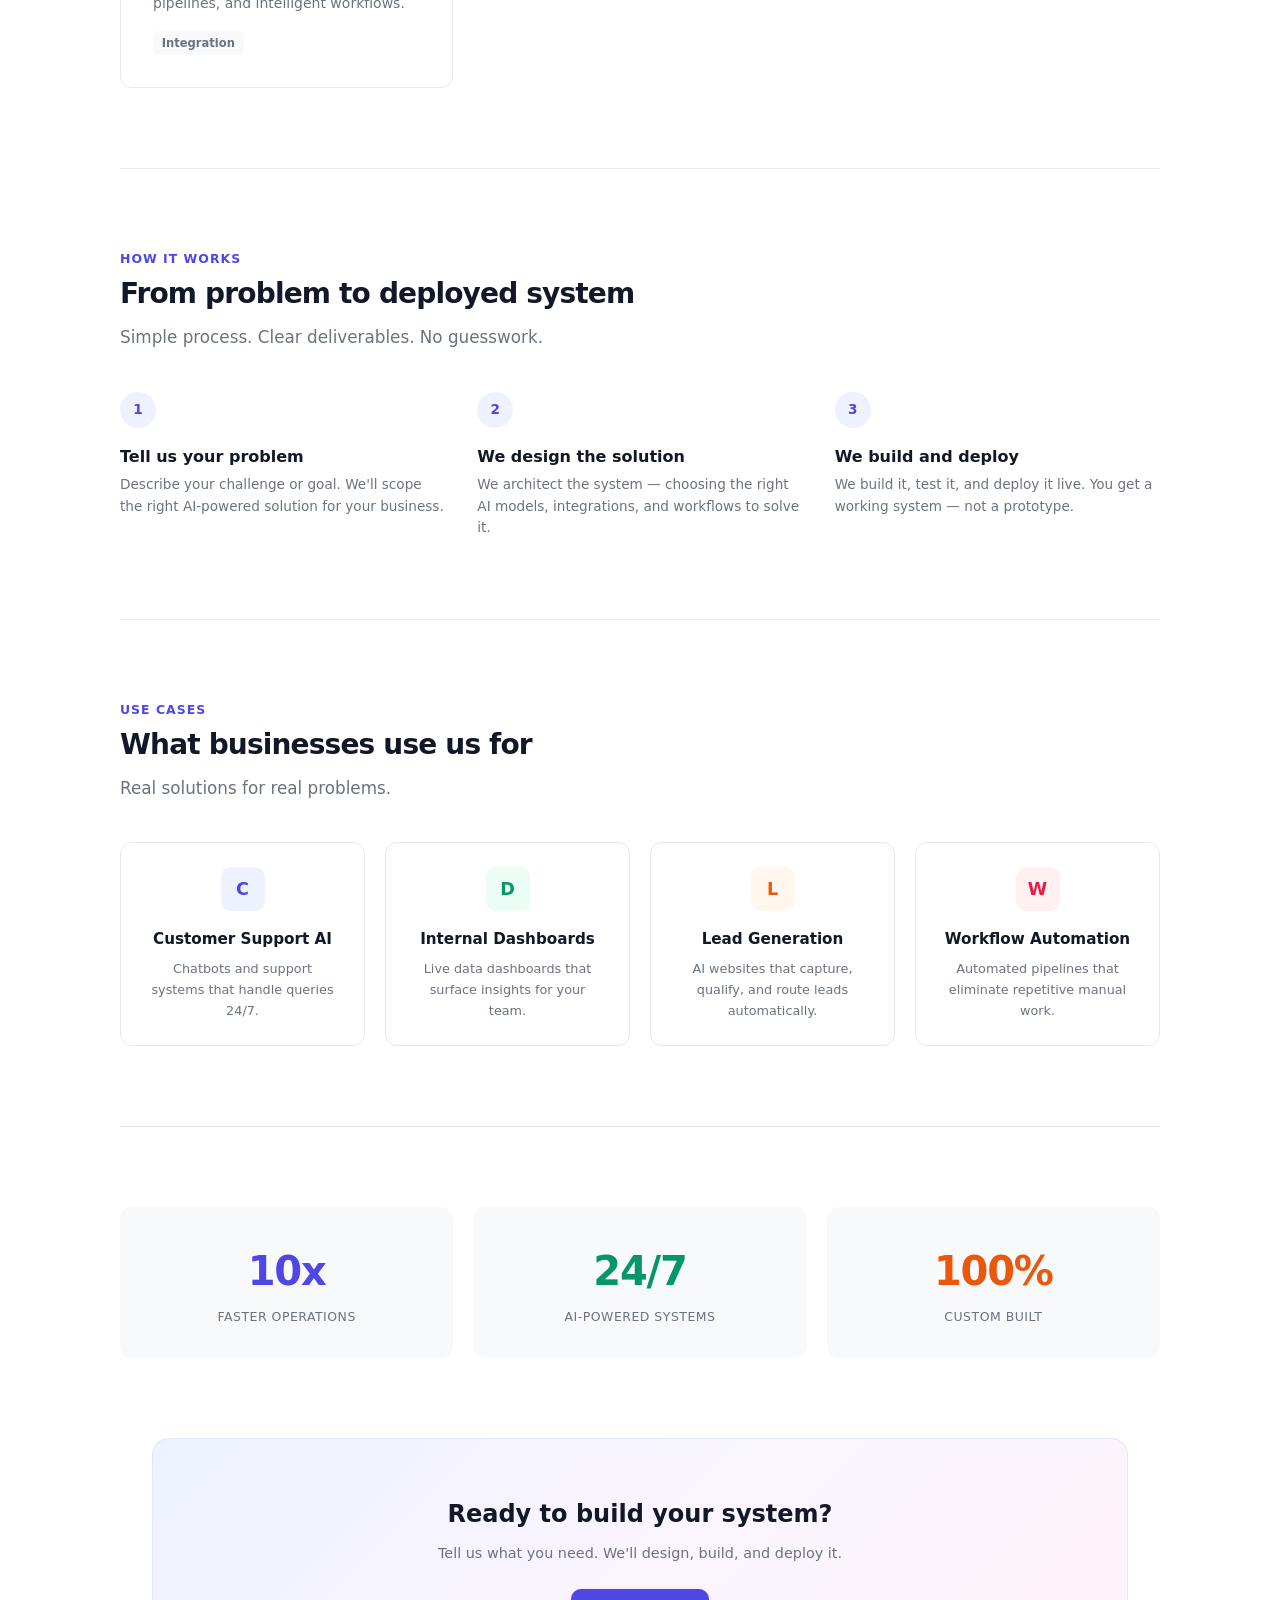
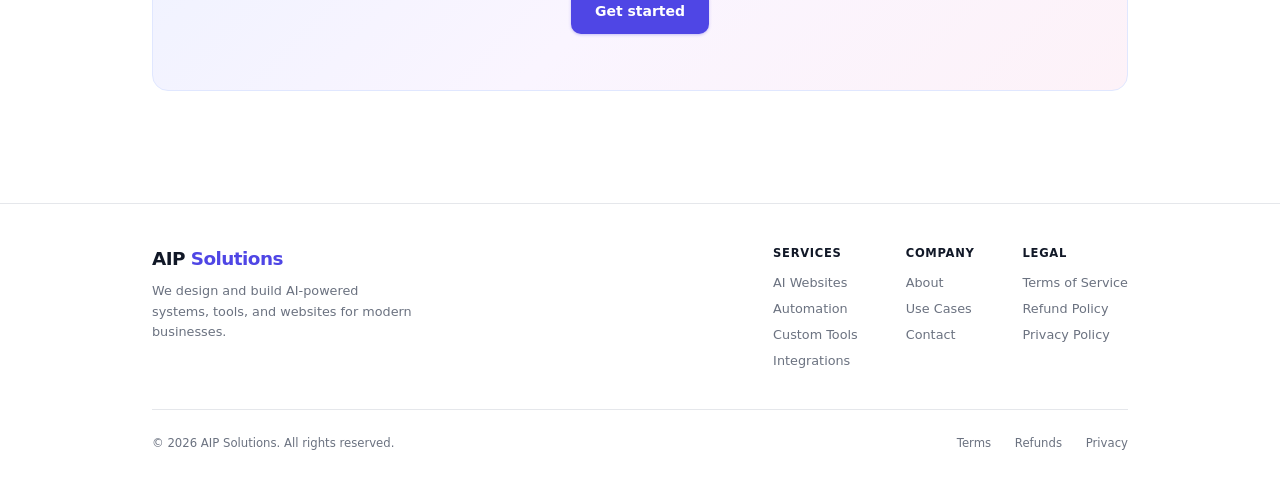
==== commit ded3184e: "Rename brand from ITO AI to AIP Solutions - All pages: ITO AI → AIP Solutions - Logo: AIP Solutions " ====
--- a/index.html
+++ b/index.html
@@ -3,14 +3,14 @@
 <head>
   <meta charset="UTF-8">
   <meta name="viewport" content="width=device-width, initial-scale=1.0">
-  <title>ITO AI — AI Powered Solutions</title>
-  <meta name="description" content="ITO AI designs and builds AI-powered systems, tools, and websites for modern businesses. AI Powered Solutions.">
+  <title>AIP Solutions — AI Powered Solutions</title>
+  <meta name="description" content="AIP Solutions designs and builds AI-powered systems, tools, and websites for modern businesses. AI Powered Solutions.">
   <link rel="stylesheet" href="style.css">
 </head>
 <body>
 
   <nav>
-    <a href="index.html" class="logo">ITO <span>AI</span></a>
+    <a href="index.html" class="logo">AIP <span>Solutions</span></a>
     <div class="nav-links">
       <a href="services.html">Services</a>
       <a href="use-cases.html">Use Cases</a>
@@ -142,7 +142,7 @@
     <div class="footer-inner">
       <div class="footer-top">
         <div class="footer-brand">
-          <a href="index.html" class="logo">ITO <span>AI</span></a>
+          <a href="index.html" class="logo">AIP <span>Solutions</span></a>
           <p>We design and build AI-powered systems, tools, and websites for modern businesses.</p>
         </div>
         <div class="footer-cols">
@@ -168,7 +168,7 @@
         </div>
       </div>
       <div class="footer-bottom">
-        <span>&copy; 2026 ITO AI. All rights reserved.</span>
+        <span>&copy; 2026 AIP Solutions. All rights reserved.</span>
         <div>
           <a href="terms.html">Terms</a>
           <a href="refund.html">Refunds</a>
